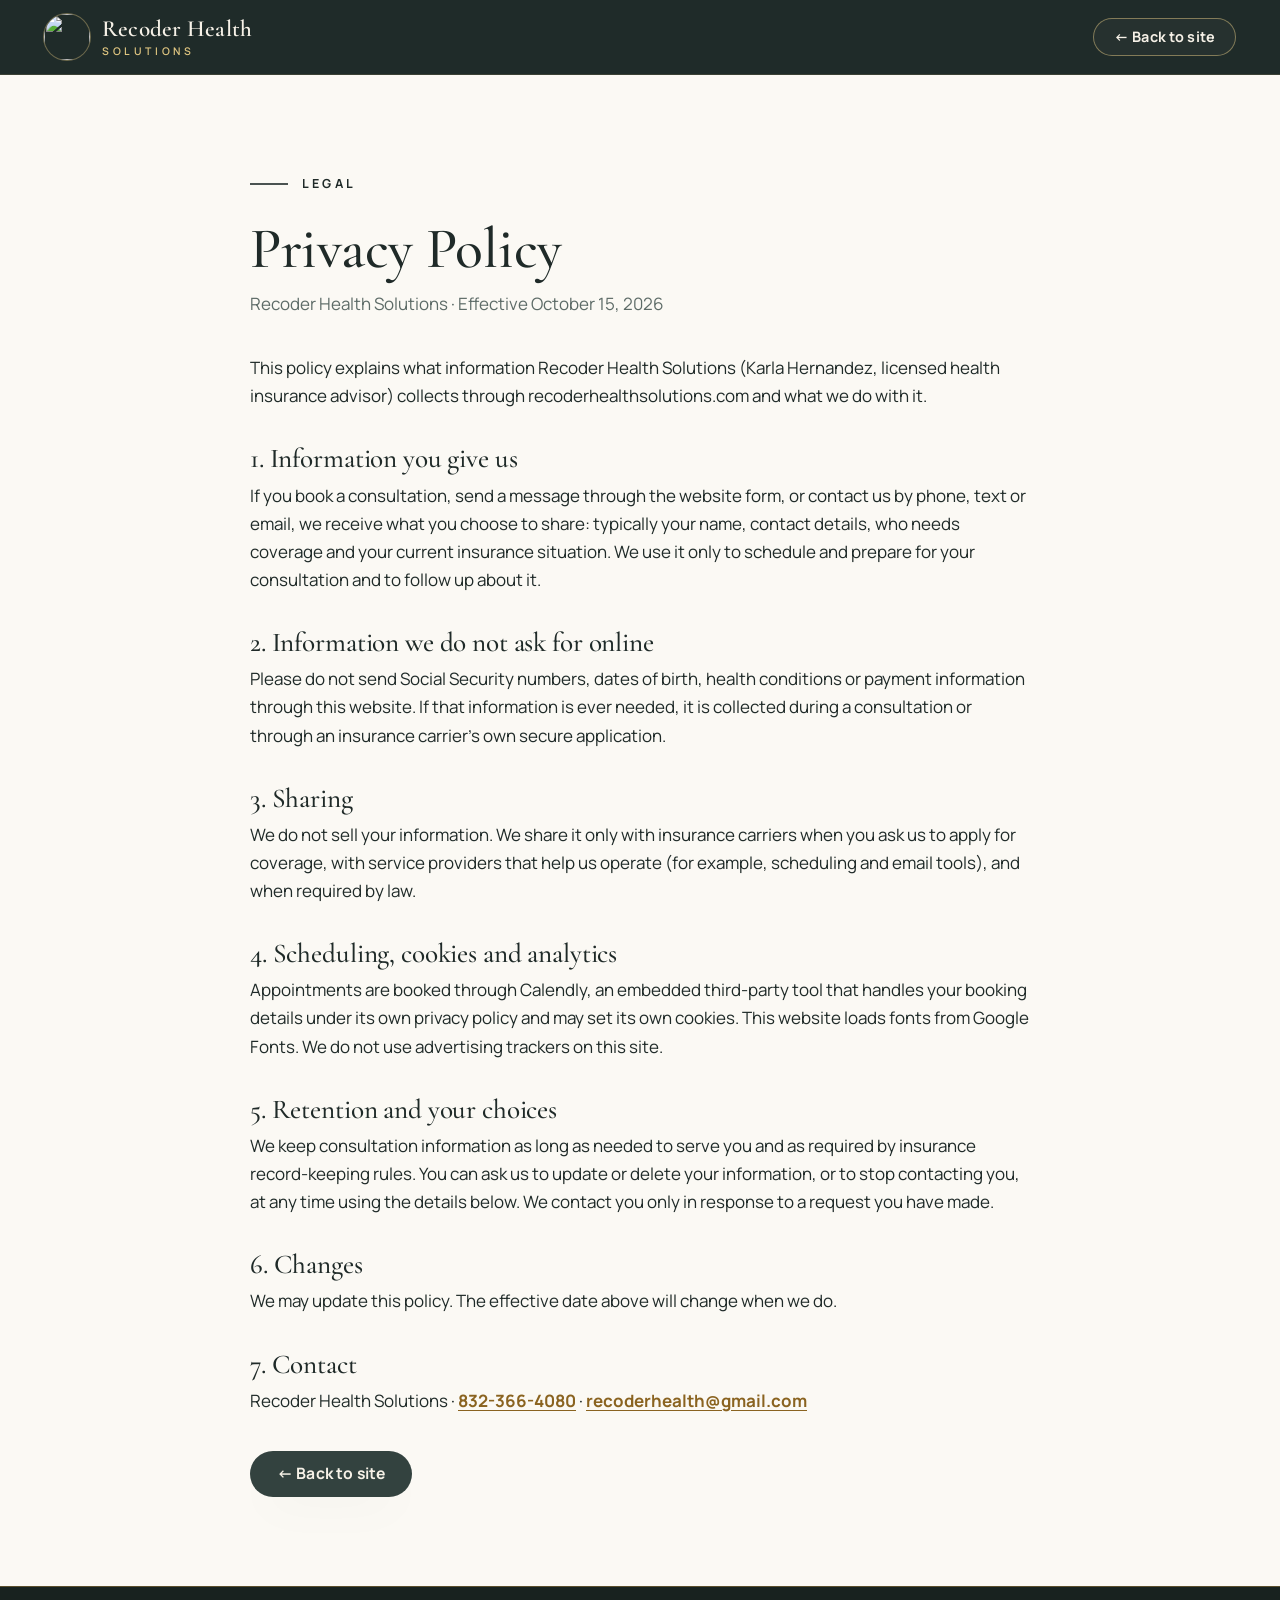
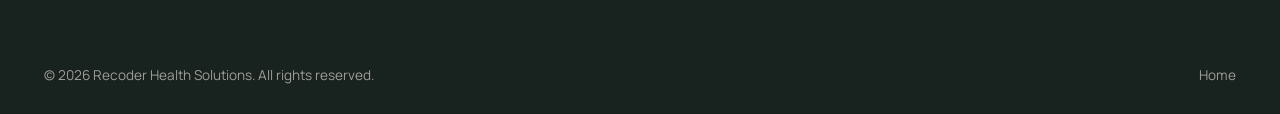
==== privacy.html @ b43af8a7 "Add Recoder Health Solutions site (pages, styles, script)" ====
<!doctype html>
<html lang="en">
<head>
  <meta charset="utf-8">
  <meta name="viewport" content="width=device-width, initial-scale=1">
  <title>Privacy Policy | Recoder Health Solutions</title>
  <meta name="description" content="How Recoder Health Solutions (Karla Hernandez, licensed health insurance advisor) handles the information you share through this website.">
  <meta name="theme-color" content="#33423f">
  <link rel="canonical" href="https://recoderhealthsolutions.com/privacy.html">
  <link rel="icon" href="assets/favicon.ico" sizes="any">
  <link rel="icon" type="image/png" sizes="32x32" href="assets/favicon-32.png">
  <link rel="apple-touch-icon" href="assets/apple-touch-icon.png">
  <link rel="preconnect" href="https://fonts.googleapis.com">
  <link rel="preconnect" href="https://fonts.gstatic.com" crossorigin>
  <link href="https://fonts.googleapis.com/css2?family=Cormorant+Garamond:ital,wght@0,400;0,500;0,600;0,700;1,400;1,500&family=Manrope:wght@400;500;600;700;800&display=swap" rel="stylesheet">
  <link rel="stylesheet" href="styles.css">
</head>
<body class="legal-page">
  <header class="site-header">
    <div class="wrap header-inner">
      <a class="brand" href="./" aria-label="Recoder Health Solutions, home">
        <img src="assets/logo-medallion-sm.png" alt="" width="46" height="46">
        <span class="brand-text">
          <span class="brand-name">Recoder Health</span>
          <span class="brand-sub">Solutions</span>
        </span>
      </a>
      <a class="btn btn-ghost btn-sm" href="index.html">← Back to site</a>
    </div>
  </header>

  <!--
    NOTE FOR KARLA: this policy is adapted from the structure of Chasin' Coverage's privacy policy and
    describes how this site is built. Please confirm every statement matches how you actually work
    (and have it reviewed if you wish) before relying on it.
  -->
  <main class="legal">
    <div class="wrap">
      <p class="eyebrow eyebrow-dark"><span class="eyebrow-line"></span>Legal</p>
      <h1>Privacy Policy</h1>
      <p class="meta">Recoder Health Solutions · Effective October 15, 2026</p>

      <p>This policy explains what information Recoder Health Solutions (Karla Hernandez, licensed health insurance advisor) collects through recoderhealthsolutions.com and what we do with it.</p>

      <h2>1. Information you give us</h2>
      <p>If you book a consultation, send a message through the website form, or contact us by phone, text or email, we receive what you choose to share: typically your name, contact details, who needs coverage and your current insurance situation. We use it only to schedule and prepare for your consultation and to follow up about it.</p>

      <h2>2. Information we do not ask for online</h2>
      <p>Please do not send Social Security numbers, dates of birth, health conditions or payment information through this website. If that information is ever needed, it is collected during a consultation or through an insurance carrier’s own secure application.</p>

      <h2>3. Sharing</h2>
      <p>We do not sell your information. We share it only with insurance carriers when you ask us to apply for coverage, with service providers that help us operate (for example, scheduling and email tools), and when required by law.</p>

      <h2>4. Scheduling, cookies and analytics</h2>
      <p>Appointments are booked through Calendly, an embedded third-party tool that handles your booking details under its own privacy policy and may set its own cookies. This website loads fonts from Google Fonts. We do not use advertising trackers on this site.</p>

      <h2>5. Retention and your choices</h2>
      <p>We keep consultation information as long as needed to serve you and as required by insurance record-keeping rules. You can ask us to update or delete your information, or to stop contacting you, at any time using the details below. We contact you only in response to a request you have made.</p>

      <h2>6. Changes</h2>
      <p>We may update this policy. The effective date above will change when we do.</p>

      <h2>7. Contact</h2>
      <p>Recoder Health Solutions · <a href="tel:+18323664080">832-366-4080</a> · <a href="mailto:recoderhealth@gmail.com">recoderhealth@gmail.com</a></p>

      <a class="btn btn-dark back" href="index.html">← Back to site</a>
    </div>
  </main>

  <footer class="site-footer">
    <div class="wrap">
      <div class="footer-bottom" style="border-top:0;padding-top:0">
        <span>© <span id="year">2026</span> Recoder Health Solutions. All rights reserved.</span>
        <a href="index.html">Home</a>
      </div>
    </div>
  </footer>
  <script>document.getElementById('year').textContent = new Date().getFullYear();</script>
</body>
</html>
---- styles.css ----
/* ==========================================================================
   Recoder Health Solutions · Karla Hernandez
   Palette is pulled from Karla's business card: deep sage-green + antique gold.
   ========================================================================== */

:root {
  --green-950: #18221f;
  --green-900: #1f2b29;
  --green-800: #27352f;
  --green: #33423f;            /* brand green (business card) */
  --green-600: #4a5f5a;
  --green-400: #7f948d;

  --gold: #c09441;             /* brand gold (logo ring) */
  --gold-light: #e0c681;       /* gold text on dark */
  --gold-soft: #efe0b4;
  --gold-deep: #8a6320;        /* gold text on light (passes contrast) */

  --cream: #f6f1e7;
  --ivory: #fbf9f4;
  --white: #ffffff;
  --ink: #1f2a28;
  --muted: #5d6b67;
  --muted-light: rgba(246, 241, 231, .74);

  --line: rgba(51, 66, 63, .14);
  --line-gold: rgba(192, 148, 65, .38);

  --serif: "Cormorant Garamond", "Iowan Old Style", Georgia, serif;
  --sans: "Manrope", system-ui, -apple-system, "Segoe UI", Roboto, sans-serif;

  --radius: 22px;
  --wrap: 1200px;
  --gutter: clamp(20px, 4.4vw, 44px);
  --section-y: clamp(76px, 10vw, 132px);

  --ease: cubic-bezier(.2, .7, .2, 1);
  --shadow-lg: 0 30px 70px -28px rgba(18, 28, 26, .45);
  --shadow-md: 0 18px 44px -22px rgba(18, 28, 26, .35);
}

/* ---------- Base ---------- */
*, *::before, *::after { box-sizing: border-box; }
html { scroll-behavior: smooth; scroll-padding-top: 88px; -webkit-text-size-adjust: 100%; }
body {
  margin: 0;
  font-family: var(--sans);
  font-size: 1.0625rem;
  line-height: 1.65;
  color: var(--ink);
  background: var(--cream);
  -webkit-font-smoothing: antialiased;
  text-rendering: optimizeLegibility;
}
img { max-width: 100%; display: block; }
a { color: inherit; text-decoration: none; }
h1, h2, h3, h4 { font-family: var(--serif); font-weight: 500; line-height: 1.08; margin: 0; letter-spacing: -.005em; }
p { margin: 0; }
ul, ol { margin: 0; padding: 0; list-style: none; }
button { font: inherit; color: inherit; cursor: pointer; }
:focus-visible { outline: 2px solid var(--gold); outline-offset: 3px; border-radius: 6px; }

.wrap { width: min(100% - var(--gutter) * 2, var(--wrap)); margin-inline: auto; }
.ico { width: 1.15em; height: 1.15em; flex: none; fill: none; stroke: currentColor; stroke-width: 1.7; stroke-linecap: round; stroke-linejoin: round; }

.skip-link {
  position: absolute; left: 12px; top: -60px; z-index: 200;
  background: var(--gold); color: var(--green-900); padding: 10px 16px; border-radius: 10px; font-weight: 700;
  transition: top .2s;
}
.skip-link:focus { top: 12px; }

em { font-style: italic; }

/* ---------- Announcement bar ---------- */
.announce { background: var(--green-950); color: var(--gold-soft); font-size: .875rem; text-align: center; border-bottom: 1px solid rgba(192, 148, 65, .25); }
.announce a { display: flex; gap: 10px; align-items: center; justify-content: center; padding: 9px var(--gutter); font-weight: 600; letter-spacing: .01em; }
.announce a:hover { color: #fff; }
.announce .ico { width: 1em; height: 1em; transition: transform .25s var(--ease); }
.announce a:hover .ico { transform: translateX(4px); }
.announce-dot { width: 7px; height: 7px; border-radius: 50%; background: var(--gold); box-shadow: 0 0 0 0 rgba(192, 148, 65, .7); animation: pulse 2.4s infinite; flex: none; }
@keyframes pulse { 70% { box-shadow: 0 0 0 9px rgba(192, 148, 65, 0); } 100% { box-shadow: 0 0 0 0 rgba(192, 148, 65, 0); } }

/* ---------- Header ---------- */
.site-header {
  position: sticky; top: 0; z-index: 100;
  background: rgba(36, 49, 46, .86);
  -webkit-backdrop-filter: saturate(140%) blur(14px); backdrop-filter: saturate(140%) blur(14px);
  border-bottom: 1px solid rgba(224, 198, 129, .14);
  transition: background .3s, box-shadow .3s;
}
.site-header.scrolled { background: rgba(28, 39, 37, .94); box-shadow: 0 10px 30px -18px rgba(0, 0, 0, .6); }
.header-inner { display: flex; align-items: center; justify-content: space-between; gap: 24px; min-height: 74px; }

.brand { display: inline-flex; align-items: center; gap: 12px; color: var(--cream); }
.brand img { width: 46px; height: 46px; border-radius: 50%; box-shadow: 0 0 0 1px rgba(224, 198, 129, .4); transition: transform .5s var(--ease); }
.brand:hover img { transform: rotate(-8deg) scale(1.05); }
.brand-text { display: flex; flex-direction: column; line-height: 1; }
.brand-name { font-family: var(--serif); font-size: 1.45rem; font-weight: 600; letter-spacing: .01em; }
.brand-sub { font-size: .66rem; letter-spacing: .34em; text-transform: uppercase; color: var(--gold-light); margin-top: 5px; font-weight: 600; }

.nav { display: flex; align-items: center; gap: clamp(16px, 2.4vw, 34px); }
.nav a:not(.btn) { position: relative; color: var(--muted-light); font-weight: 600; font-size: .94rem; padding: 6px 0; transition: color .2s; }
.nav a:not(.btn)::after { content: ""; position: absolute; left: 0; right: 0; bottom: 0; height: 1.5px; background: var(--gold); transform: scaleX(0); transform-origin: left; transition: transform .3s var(--ease); }
.nav a:not(.btn):hover, .nav a.is-current { color: #fff; }
.nav a:not(.btn):hover::after, .nav a.is-current::after { transform: scaleX(1); }

.nav-toggle { display: none; background: none; border: 1px solid rgba(224, 198, 129, .35); color: var(--cream); width: 46px; height: 46px; border-radius: 12px; align-items: center; justify-content: center; }
.nav-toggle .ico { width: 22px; height: 22px; }
.nav-toggle .ico-close { display: none; }
.nav-open .nav-toggle .ico-menu { display: none; }
.nav-open .nav-toggle .ico-close { display: block; }

/* ---------- Buttons ---------- */
.btn {
  display: inline-flex; align-items: center; justify-content: center; gap: 10px;
  padding: 14px 26px; border-radius: 999px; border: 1.5px solid transparent;
  font-weight: 700; font-size: .98rem; line-height: 1; letter-spacing: .01em; white-space: nowrap;
  transition: transform .25s var(--ease), box-shadow .25s, background .25s, color .25s, border-color .25s;
}
.btn .ico { width: 1.2em; height: 1.2em; }
.btn:hover { transform: translateY(-2px); }
.btn-sm { padding: 11px 20px; font-size: .9rem; }
.btn-lg { padding: 18px 32px; font-size: 1.02rem; }
.btn-block { width: 100%; }

.btn-gold { background: linear-gradient(135deg, #e6cd8e 0%, #c09441 52%, #a67a2e 100%); color: var(--green-900); box-shadow: 0 10px 28px -10px rgba(192, 148, 65, .8), inset 0 1px 0 rgba(255, 255, 255, .45); }
.btn-gold:hover { box-shadow: 0 16px 34px -10px rgba(192, 148, 65, .95), inset 0 1px 0 rgba(255, 255, 255, .55); filter: brightness(1.05); }
.btn-ghost { border-color: rgba(224, 198, 129, .5); color: var(--cream); background: rgba(255, 255, 255, .03); }
.btn-ghost:hover { background: rgba(224, 198, 129, .12); border-color: var(--gold-light); }
.btn-dark { background: var(--green); color: var(--cream); box-shadow: var(--shadow-md); }
.btn-dark:hover { background: var(--green-900); }
.btn-dark .ico { color: var(--gold-light); }

/* ---------- Typographic helpers ---------- */
.eyebrow { display: inline-flex; align-items: center; gap: 14px; font-size: .78rem; font-weight: 700; letter-spacing: .26em; text-transform: uppercase; color: var(--gold-light); }
.eyebrow-line { width: 38px; height: 1.5px; background: currentColor; opacity: .8; }
.eyebrow-dark { color: var(--gold-deep); }

h2 { font-size: clamp(2.3rem, 4.6vw, 3.9rem); }
h2 em, h1 em { color: var(--gold); }
.section-dark h2 em, .hero h1 em { color: var(--gold-light); }
.section-lede { font-size: 1.125rem; color: var(--muted); max-width: 40rem; }
.section-dark .section-lede { color: var(--muted-light); }

/* ---------- Hero ---------- */
.hero {
  position: relative; isolation: isolate; overflow: hidden; color: var(--cream);
  padding: clamp(40px, 6vw, 84px) 0 clamp(70px, 9vw, 120px);
  background:
    radial-gradient(900px 620px at 86% 12%, rgba(192, 148, 65, .24), transparent 62%),
    radial-gradient(760px 520px at -4% 100%, rgba(96, 128, 118, .34), transparent 66%),
    linear-gradient(165deg, #25322f 0%, #33423f 55%, #2a3936 100%);
}
.hero::before { /* film grain */
  content: ""; position: absolute; inset: 0; z-index: -1; opacity: .07; mix-blend-mode: overlay; pointer-events: none;
  background-image: url("data:image/svg+xml;utf8,<svg xmlns='http://www.w3.org/2000/svg' width='220' height='220'><filter id='n'><feTurbulence type='fractalNoise' baseFrequency='.85' numOctaves='2' stitchTiles='stitch'/><feColorMatrix values='0 0 0 0 1  0 0 0 0 1  0 0 0 0 1  0 0 0 .9 0'/></filter><rect width='100%' height='100%' filter='url(%23n)'/></svg>");
}
.hero-bull { position: absolute; z-index: -1; right: -90px; bottom: -70px; width: min(560px, 62vw); opacity: .07; pointer-events: none; filter: saturate(.8); }
.hero-grid { display: grid; grid-template-columns: 1.08fr .92fr; gap: clamp(32px, 5vw, 80px); align-items: center; }

.hero h1 { font-size: clamp(2.9rem, 6.3vw, 5.6rem); line-height: 1; font-weight: 500; margin: 22px 0 26px; letter-spacing: -.012em; }
.lede { font-size: clamp(1.05rem, 1.5vw, 1.22rem); color: var(--muted-light); max-width: 35rem; }
.hero-actions { display: flex; flex-wrap: wrap; gap: 14px; margin-top: 38px; }

.trust { display: grid; grid-template-columns: repeat(3, auto); justify-content: start; gap: 18px 28px; margin-top: 46px; padding-top: 28px; border-top: 1px solid rgba(224, 198, 129, .22); }
.trust li { display: flex; align-items: center; gap: 12px; font-size: .9rem; font-weight: 700; line-height: 1.3; }
.trust .ico { width: 38px; height: 38px; padding: 9px; border-radius: 50%; border: 1px solid var(--line-gold); color: var(--gold-light); background: rgba(192, 148, 65, .1); }
.trust small { display: block; font-weight: 500; font-size: .8rem; color: var(--muted-light); }

/* hero portrait */
.hero-visual { position: relative; display: grid; place-items: center; padding: 28px 28px 40px 18px; }
.arch {
  position: relative; margin: 0; width: min(100%, 440px); aspect-ratio: 4 / 5;
  border-radius: 50% 50% 26px 26px / 40% 40% 26px 26px;
  box-shadow: var(--shadow-lg), 0 0 0 1px rgba(224, 198, 129, .25);
  transition: transform .3s var(--ease);
}
.arch::before { /* offset gold outline */
  content: ""; position: absolute; inset: 0; transform: translate(20px, 20px); z-index: -1;
  border: 1.5px solid var(--gold); border-radius: inherit; opacity: .85;
}
.arch img { width: 100%; height: 100%; object-fit: cover; object-position: 50% 12%; border-radius: inherit; }

.orbit { position: absolute; border-radius: 50%; pointer-events: none; z-index: -1; }
.orbit-a { width: 118%; aspect-ratio: 1; border: 1px dashed rgba(224, 198, 129, .3); animation: spin 90s linear infinite; }
.orbit-b { width: 88%; aspect-ratio: 1; border: 1px solid rgba(224, 198, 129, .14); animation: spin 140s linear infinite reverse; }
@keyframes spin { to { transform: rotate(360deg); } }

.glass {
  position: absolute; display: flex; align-items: center; gap: 12px;
  background: rgba(31, 43, 41, .55); border: 1px solid rgba(224, 198, 129, .35);
  -webkit-backdrop-filter: blur(16px) saturate(140%); backdrop-filter: blur(16px) saturate(140%);
  box-shadow: 0 18px 40px -18px rgba(0, 0, 0, .6);
  transition: transform .3s var(--ease);
}
.glass-name { left: -2px; bottom: 6px; padding: 12px 20px 12px 12px; border-radius: 18px; animation: float 7s ease-in-out infinite; }
.glass-name img { width: 44px; height: 44px; border-radius: 12px; }
.glass-name strong { display: block; font-family: var(--serif); font-size: 1.28rem; font-weight: 600; line-height: 1.05; }
.glass-name span { font-size: .72rem; letter-spacing: .14em; text-transform: uppercase; color: var(--gold-light); font-weight: 700; }
.glass-chip { right: 0; top: 52px; padding: 11px 18px; border-radius: 999px; font-size: .82rem; font-weight: 700; animation: float 8s ease-in-out -3s infinite; }
.glass-chip .ico { width: 1.3em; height: 1.3em; padding: 3px; border-radius: 50%; background: var(--gold); color: var(--green-900); stroke-width: 2.6; }
@keyframes float { 50% { margin-top: -9px; } }

/* load-in animation */
.rise { opacity: 0; transform: translateY(26px); animation: rise .9s var(--ease) forwards; animation-delay: var(--d, 0s); }
@keyframes rise { to { opacity: 1; transform: none; } }

/* ---------- Marquee ---------- */
.marquee { background: var(--green-950); border-block: 1px solid rgba(192, 148, 65, .35); overflow: hidden; padding: 17px 0; }
.marquee-track { display: flex; align-items: center; gap: 38px; width: max-content; animation: marquee 48s linear infinite; padding-right: 38px; }
.marquee:hover .marquee-track { animation-play-state: paused; }
.marquee span { font-family: var(--serif); font-style: italic; font-size: 1.45rem; color: var(--gold-light); white-space: nowrap; }
.marquee i { width: 8px; height: 8px; background: var(--gold); transform: rotate(45deg); flex: none; }
@keyframes marquee { to { transform: translateX(-50%); } }

/* ---------- Sections ---------- */
.section { padding: var(--section-y) 0; position: relative; }
.section-cream { background: var(--cream); }
.section-ivory { background: var(--ivory); }
.section-dark { background: linear-gradient(170deg, #2a3936 0%, var(--green) 50%, #2b3a37 100%); color: var(--cream); overflow: hidden; }
.section-head { margin-bottom: clamp(40px, 5vw, 64px); display: grid; gap: 18px; }
.section-head h2 { max-width: 15ch; }
.section-head.center { text-align: center; justify-items: center; }
.section-head.center h2 { max-width: 26ch; }

/* scroll reveal (only when JS is on, so no-JS still shows everything) */
.js .reveal { opacity: 0; transform: translateY(30px); transition: opacity .9s var(--ease), transform .9s var(--ease); transition-delay: var(--rd, 0s); }
.js .reveal.in { opacity: 1; transform: none; }

/* ---------- Service cards ---------- */
.cards { display: grid; grid-template-columns: repeat(3, 1fr); gap: 22px; }
.card {
  position: relative; display: flex; flex-direction: column; gap: 14px; overflow: hidden;
  padding: 34px 30px 36px; border-radius: var(--radius);
  background: var(--white); border: 1px solid var(--line);
  box-shadow: 0 1px 0 rgba(255, 255, 255, .8) inset, 0 12px 30px -24px rgba(31, 43, 41, .45);
  transition: transform .45s var(--ease), box-shadow .45s var(--ease), border-color .45s;
}
.card::before { content: ""; position: absolute; left: 0; right: 0; top: 0; height: 3px; background: linear-gradient(90deg, var(--gold), var(--gold-light)); transform: scaleX(0); transform-origin: left; transition: transform .5s var(--ease); }
.card:hover { transform: translateY(-8px); box-shadow: var(--shadow-lg); border-color: var(--line-gold); }
.card:hover::before { transform: scaleX(1); }
.card-num { position: absolute; top: 24px; right: 28px; font-family: var(--serif); font-style: italic; font-size: 1.5rem; color: var(--gold); opacity: .75; }
.card-icon { display: grid; place-items: center; width: 58px; height: 58px; border-radius: 18px; background: var(--green); color: var(--gold-light); box-shadow: 0 10px 22px -12px rgba(31, 43, 41, .8); transition: transform .45s var(--ease); }
.card-icon .ico { width: 27px; height: 27px; stroke-width: 1.5; }
.card:hover .card-icon { transform: rotate(-6deg) scale(1.06); }
.card h3 { font-size: 1.75rem; margin-top: 8px; }
.card p { color: var(--muted); font-size: 1rem; }

.card-cta { background: linear-gradient(160deg, #3b4d49, var(--green-900)); color: var(--cream); border-color: transparent; justify-content: center; align-items: flex-start; gap: 18px; }
.card-cta p { color: var(--muted-light); }
.card-cta h3 { margin-top: 0; font-size: 2rem; color: var(--gold-light); }
.card-cta-bull { position: absolute; right: -40px; bottom: -34px; width: 190px; opacity: .12; pointer-events: none; }
.card-cta .btn { background: linear-gradient(135deg, #e6cd8e, #c09441); color: var(--green-900); box-shadow: 0 10px 24px -10px rgba(192, 148, 65, .8); }
.card-cta .btn .ico { color: var(--green-900); }

/* ---------- About ---------- */
.about { background: linear-gradient(160deg, #26332f 0%, #33423f 60%, #2b3a37 100%); }
.about::before { content: ""; position: absolute; inset: 0; background: radial-gradient(700px 500px at 8% 40%, rgba(192, 148, 65, .16), transparent 65%); pointer-events: none; }
.about-grid { position: relative; display: grid; grid-template-columns: .86fr 1.14fr; gap: clamp(40px, 7vw, 100px); align-items: center; }
.oval-wrap { position: relative; width: min(100%, 440px); margin-inline: auto; padding: 22px 22px 46px; }
.oval { margin: 0; aspect-ratio: 4 / 5; border-radius: 50%; overflow: hidden; box-shadow: var(--shadow-lg); border: 6px solid rgba(251, 249, 244, .94); }
.oval img { width: 100%; height: 100%; object-fit: cover; object-position: 50% 14%; }
.oval-ring { position: absolute; inset: 0; border-radius: 50%; border: 1.5px solid var(--gold); transform: translate(10px, 8px) rotate(-6deg); opacity: .85; }
.badge-card {
  position: absolute; left: 50%; bottom: 0; transform: translateX(-50%); width: max-content; max-width: calc(100% + 30px);
  display: flex; align-items: center; gap: 14px; padding: 12px 22px 12px 12px; border-radius: 18px;
  background: rgba(24, 34, 31, .82); border: 1px solid rgba(224, 198, 129, .4);
  -webkit-backdrop-filter: blur(14px); backdrop-filter: blur(14px); box-shadow: var(--shadow-md);
}
.badge-card img { width: 52px; height: 52px; border-radius: 50%; }
.badge-card strong { display: block; font-size: .88rem; line-height: 1.25; }
.badge-card span { font-size: .78rem; color: var(--gold-light); font-weight: 600; letter-spacing: .04em; }

.about-copy { display: grid; gap: 22px; }
.about-copy h2 { margin-top: 18px; max-width: 14ch; }
.about-copy > p { color: var(--muted-light); font-size: 1.1rem; max-width: 38rem; }
.mini-title { font-family: var(--sans); font-size: .78rem; font-weight: 700; letter-spacing: .22em; text-transform: uppercase; color: var(--gold-light); margin-bottom: 14px; }
.chips { display: flex; flex-wrap: wrap; gap: 10px; }
.chips li { padding: 9px 18px; border-radius: 999px; border: 1px solid var(--line-gold); background: rgba(192, 148, 65, .09); font-size: .9rem; font-weight: 600; color: var(--gold-soft); transition: background .25s, transform .25s var(--ease); }
.chips li:hover { background: rgba(192, 148, 65, .2); transform: translateY(-2px); }
.values { display: grid; gap: 16px; margin-top: 6px; }
.values li { display: flex; gap: 16px; align-items: flex-start; }
.values .ico { width: 30px; height: 30px; padding: 6px; border-radius: 50%; background: var(--gold); color: var(--green-900); stroke-width: 2.8; margin-top: 2px; }
.values strong { display: block; font-family: var(--serif); font-size: 1.4rem; font-weight: 600; line-height: 1.2; }
.values span { color: var(--muted-light); font-size: .98rem; }
.about-actions { display: flex; flex-wrap: wrap; gap: 14px; margin-top: 8px; }

/* ---------- Process ---------- */
.steps { display: grid; grid-template-columns: repeat(3, 1fr); gap: 28px; position: relative; counter-reset: step; }
.steps::before { content: ""; position: absolute; top: 34px; left: 12%; right: 12%; height: 0; border-top: 1.5px dashed var(--line-gold); }
.step { position: relative; text-align: center; padding: 0 10px; }
.step-num { position: relative; display: inline-grid; place-items: center; width: 70px; height: 70px; border-radius: 50%; background: var(--green); color: var(--gold-light); font-family: var(--serif); font-style: italic; font-size: 2.1rem; font-weight: 500; box-shadow: 0 0 0 8px var(--ivory), 0 0 0 9px var(--line-gold), var(--shadow-md); margin-bottom: 24px; }
.step h3 { font-size: 1.9rem; margin-bottom: 10px; }
.step p { color: var(--muted); max-width: 22rem; margin-inline: auto; }

.windows { margin-top: clamp(56px, 7vw, 90px); padding: clamp(28px, 4.4vw, 56px); border-radius: 30px; color: var(--cream); position: relative; overflow: hidden;
  background: radial-gradient(600px 300px at 100% 0%, rgba(192, 148, 65, .22), transparent 70%), linear-gradient(160deg, #3a4b47, var(--green-900)); box-shadow: var(--shadow-lg); }
.windows-head { display: grid; gap: 14px; margin-bottom: 34px; }
.windows-head h3 { font-size: clamp(1.8rem, 3.2vw, 2.7rem); max-width: 26ch; }
.windows-grid { display: grid; grid-template-columns: repeat(4, 1fr); gap: 18px; }
.window { padding: 22px 22px 24px; border-radius: 18px; background: rgba(255, 255, 255, .05); border: 1px solid rgba(224, 198, 129, .22); transition: background .3s, transform .35s var(--ease), border-color .3s; }
.window:hover { background: rgba(255, 255, 255, .09); transform: translateY(-4px); border-color: rgba(224, 198, 129, .5); }
.window-tag { display: inline-block; font-size: .7rem; font-weight: 800; letter-spacing: .2em; text-transform: uppercase; color: var(--green-900); background: var(--gold-light); padding: 5px 12px; border-radius: 999px; margin-bottom: 14px; }
.window strong { display: block; font-family: var(--serif); font-size: 1.7rem; font-weight: 600; line-height: 1.1; color: #fff; margin-bottom: 10px; }
.window p { font-size: .93rem; color: var(--muted-light); line-height: 1.55; }

/* ---------- FAQ ---------- */
.faq-grid { display: grid; grid-template-columns: .8fr 1.2fr; gap: clamp(36px, 6vw, 90px); align-items: start; }
.faq-head { display: grid; gap: 20px; position: sticky; top: 110px; }
.faq-head h2 { max-width: 12ch; }
.faq-head .btn { justify-self: start; margin-top: 8px; }
.faq-list { display: grid; gap: 12px; }
.faq-list details { background: var(--white); border: 1px solid var(--line); border-radius: 18px; transition: border-color .3s, box-shadow .3s; }
.faq-list details[open] { border-color: var(--line-gold); box-shadow: var(--shadow-md); }
.faq-list summary { display: flex; align-items: center; justify-content: space-between; gap: 18px; padding: 22px 26px; cursor: pointer; list-style: none; font-family: var(--serif); font-size: 1.4rem; font-weight: 600; line-height: 1.2; }
.faq-list summary::-webkit-details-marker { display: none; }
.faq-list summary .ico { width: 34px; height: 34px; padding: 8px; border-radius: 50%; background: var(--cream); color: var(--gold-deep); transition: transform .4s var(--ease), background .3s, color .3s; }
.faq-list details[open] summary .ico { transform: rotate(135deg); background: var(--green); color: var(--gold-light); }
.faq-list details p { padding: 0 26px 24px; color: var(--muted); max-width: 46rem; animation: fadeDown .45s var(--ease); }
@keyframes fadeDown { from { opacity: 0; transform: translateY(-8px); } }

/* ---------- Contact ---------- */
.contact { background: linear-gradient(160deg, #1e2926 0%, #2b3a37 55%, #1f2b29 100%); }
.contact::before { content: ""; position: absolute; inset: 0; background: radial-gradient(800px 520px at 100% 0%, rgba(192, 148, 65, .2), transparent 62%); pointer-events: none; }
.contact-bull { position: absolute; left: -80px; bottom: -60px; width: 480px; opacity: .05; pointer-events: none; }
.contact-grid { position: relative; display: grid; grid-template-columns: .9fr 1.1fr; gap: clamp(36px, 6vw, 90px); align-items: start; }
.contact-copy { display: grid; gap: 22px; }
.contact-copy h2 { margin-top: 18px; max-width: 13ch; }
.contact-list { display: grid; gap: 14px; margin-top: 14px; }
.contact-list a { display: flex; align-items: center; gap: 18px; padding: 16px 20px; border-radius: 18px; border: 1px solid rgba(224, 198, 129, .22); background: rgba(255, 255, 255, .04); transition: background .3s, transform .35s var(--ease), border-color .3s; }
.contact-list a:hover { background: rgba(224, 198, 129, .1); border-color: rgba(224, 198, 129, .55); transform: translateX(6px); }
.ci { display: grid; place-items: center; width: 50px; height: 50px; border-radius: 50%; background: linear-gradient(135deg, #e6cd8e, #c09441); color: var(--green-900); flex: none; }
.ci .ico { width: 22px; height: 22px; }
.contact-list small { display: block; font-size: .72rem; font-weight: 700; letter-spacing: .18em; text-transform: uppercase; color: var(--gold-light); }
.contact-list strong { font-size: 1.12rem; font-weight: 700; word-break: break-word; }

.panel { background: var(--white); color: var(--ink); border-radius: 28px; padding: clamp(14px, 2.2vw, 24px); box-shadow: 0 40px 80px -30px rgba(0, 0, 0, .7), 0 0 0 1px rgba(224, 198, 129, .3); }
.tabs { display: grid; grid-template-columns: 1fr 1fr; gap: 6px; padding: 6px; border-radius: 999px; background: var(--cream); margin-bottom: 14px; }
.tab { display: flex; align-items: center; justify-content: center; gap: 9px; padding: 13px 14px; border: 0; background: transparent; border-radius: 999px; font-weight: 700; font-size: .95rem; color: var(--muted); transition: background .3s, color .3s, box-shadow .3s; }
.tab:hover { color: var(--green); }
.tab.is-active { background: var(--green); color: var(--cream); box-shadow: 0 10px 20px -10px rgba(31, 43, 41, .8); }
.tab.is-active .ico { color: var(--gold-light); }
.tab-panel { animation: fadeDown .45s var(--ease); }
.tab-panel[hidden] { display: none; }
.calendly-inline-widget { min-width: 280px; height: 700px; border-radius: 18px; overflow: hidden; background: var(--cream) url("assets/logo-medallion-sm.png") center / 72px no-repeat; }
.calendly-inline-widget iframe { background: var(--white); }
.panel-note { text-align: center; font-size: .88rem; color: var(--muted); padding: 14px 0 4px; }
.panel-note a { color: var(--gold-deep); font-weight: 700; text-decoration: underline; text-underline-offset: 3px; display: inline-flex; align-items: center; gap: 5px; }

.form { display: grid; gap: 16px; padding: 14px 10px 8px; }
.field-row { display: grid; grid-template-columns: 1fr 1fr; gap: 16px; }
.field { display: grid; gap: 7px; }
.field span { font-size: .82rem; font-weight: 700; letter-spacing: .04em; color: var(--green); }
.field b { color: var(--gold-deep); }
.field input, .field select, .field textarea {
  width: 100%; font: inherit; font-size: 1rem; color: var(--ink); background: var(--ivory);
  border: 1.5px solid var(--line); border-radius: 14px; padding: 14px 16px; transition: border-color .2s, box-shadow .2s, background .2s;
}
.field textarea { resize: vertical; min-height: 112px; }
.field select { appearance: none; background-image: url("data:image/svg+xml;utf8,<svg xmlns='http://www.w3.org/2000/svg' width='14' height='9' viewBox='0 0 14 9' fill='none' stroke='%23333' stroke-width='1.8' stroke-linecap='round' stroke-linejoin='round'><path d='M1 1.5l6 6 6-6'/></svg>"); background-repeat: no-repeat; background-position: right 16px center; padding-right: 44px; }
.field input:focus, .field select:focus, .field textarea:focus { outline: none; border-color: var(--gold); background: #fff; box-shadow: 0 0 0 4px rgba(192, 148, 65, .2); }
.field.invalid input { border-color: #b3372b; box-shadow: 0 0 0 4px rgba(179, 55, 43, .12); }
.hp { position: absolute; left: -9999px; width: 1px; height: 1px; overflow: hidden; }
.form-status { min-height: 1.4em; text-align: center; font-weight: 600; font-size: .95rem; color: var(--green); }
.form-status.error { color: #b3372b; }
.form-fine { font-size: .78rem; color: var(--muted); text-align: center; line-height: 1.5; }

/* ---------- Footer ---------- */
.site-footer { background: var(--green-950); color: var(--cream); padding: clamp(52px, 6vw, 80px) 0 28px; border-top: 1px solid rgba(192, 148, 65, .4); }
.footer-top { display: grid; grid-template-columns: 1.4fr .7fr 1fr; gap: 40px; padding-bottom: 40px; border-bottom: 1px solid rgba(224, 198, 129, .16); }
.footer-brand p { margin-top: 20px; color: var(--muted-light); font-size: .95rem; line-height: 1.7; }
.site-footer h4 { font-family: var(--sans); font-size: .74rem; letter-spacing: .24em; text-transform: uppercase; color: var(--gold-light); font-weight: 700; margin-bottom: 16px; }
.footer-nav, .footer-contact { display: flex; flex-direction: column; align-items: flex-start; gap: 10px; }
.footer-nav a, .footer-contact a { color: var(--muted-light); font-weight: 500; transition: color .2s, transform .2s; }
.footer-nav a:hover, .footer-contact a:hover { color: var(--gold-light); transform: translateX(3px); }
.disclosures { padding: 28px 0; display: grid; gap: 12px; }
.disclosures p { font-size: .76rem; line-height: 1.65; color: rgba(246, 241, 231, .55); max-width: 78rem; }
.footer-bottom { display: flex; flex-wrap: wrap; justify-content: space-between; gap: 12px; padding-top: 22px; border-top: 1px solid rgba(224, 198, 129, .16); font-size: .85rem; color: rgba(246, 241, 231, .6); }
.footer-bottom a:hover { color: var(--gold-light); }
.legal-link { text-decoration: underline; text-underline-offset: 3px; }

/* ---------- Privacy page ---------- */
.legal-page .site-header { background: var(--green-900); }
.legal { background: var(--ivory); padding: clamp(48px, 7vw, 96px) 0; }
.legal .wrap { max-width: 780px; }
.legal h1 { font-size: clamp(2.4rem, 5vw, 3.6rem); margin: 14px 0 10px; }
.legal .meta { color: var(--muted); margin-bottom: 36px; }
.legal h2 { font-size: 1.7rem; margin: 34px 0 8px; }
.legal p { color: var(--ink); margin-bottom: 10px; }
.legal a:not(.btn) { color: var(--gold-deep); font-weight: 700; text-decoration: underline; text-underline-offset: 3px; }
.legal .back { display: inline-flex; align-items: center; gap: 8px; margin-top: 26px; }

/* ---------- Mobile quick bar ---------- */
.mobile-bar { display: none; }

/* ======================================================================
   Responsive
   ====================================================================== */
@media (max-width: 1080px) {
  .windows-grid { grid-template-columns: repeat(2, 1fr); }
  .cards { grid-template-columns: repeat(2, 1fr); }
}

@media (max-width: 960px) {
  .nav-toggle { display: inline-flex; }
  .nav {
    position: absolute; left: 0; right: 0; top: 100%; flex-direction: column; align-items: stretch; gap: 0;
    padding: 10px var(--gutter) 24px; background: rgba(24, 34, 31, .98);
    border-bottom: 1px solid rgba(224, 198, 129, .25); box-shadow: 0 30px 40px -20px rgba(0, 0, 0, .6);
    opacity: 0; visibility: hidden; transform: translateY(-10px); transition: opacity .25s, transform .25s var(--ease), visibility .25s;
  }
  .nav-open .nav { opacity: 1; visibility: visible; transform: none; }
  .nav a:not(.btn) { padding: 16px 4px; font-size: 1.05rem; border-bottom: 1px solid rgba(224, 198, 129, .12); }
  .nav a:not(.btn)::after { display: none; }
  .nav-cta { margin-top: 18px; padding: 16px; }

  .hero-grid { grid-template-columns: 1fr; }
  .hero-visual { order: -1; max-width: 420px; margin-inline: auto; width: 100%; padding-top: 10px; }
  .hero-copy { text-align: left; }
  .about-grid, .contact-grid, .faq-grid { grid-template-columns: 1fr; }
  .faq-head { position: static; }
  .steps { grid-template-columns: 1fr; gap: 44px; }
  .steps::before { display: none; }
  .footer-top { grid-template-columns: 1fr 1fr; }
  .footer-brand { grid-column: 1 / -1; }
}

@media (max-width: 680px) {
  body { font-size: 1rem; padding-bottom: 76px; }
  .cards { grid-template-columns: 1fr; }
  .windows-grid { grid-template-columns: 1fr; }
  .field-row { grid-template-columns: 1fr; }
  .hero h1 { font-size: clamp(2.6rem, 11.5vw, 3.4rem); }
  .hero-actions .btn { width: 100%; }
  .trust { grid-template-columns: 1fr; gap: 14px; }
  .brand-name { font-size: 1.28rem; }
  .brand img { width: 42px; height: 42px; }
  .glass-name { left: 0; }
  .glass-chip { top: 30px; right: -4px; font-size: .76rem; }
  .arch::before { transform: translate(12px, 14px); }
  .hero-visual { padding: 14px 18px 36px 8px; }
  .calendly-inline-widget { height: 760px; }
  .tab { padding: 13px 8px; font-size: .9rem; white-space: nowrap; }
  .tab .ico { display: none; }
  .announce { font-size: .8rem; }
  .announce a { text-align: left; justify-content: flex-start; }
  .footer-top { grid-template-columns: 1fr; }
  .footer-bottom { flex-direction: column; }

  .mobile-bar {
    display: grid; grid-template-columns: .8fr 1.2fr; gap: 10px; position: fixed; z-index: 90; left: 0; right: 0; bottom: 0;
    padding: 10px var(--gutter) calc(10px + env(safe-area-inset-bottom));
    background: rgba(24, 34, 31, .94); -webkit-backdrop-filter: blur(14px); backdrop-filter: blur(14px);
    border-top: 1px solid rgba(224, 198, 129, .3);
  }
  .mobile-bar .btn { padding: 14px 12px; }
}

/* ---------- Motion preferences ---------- */
@media (prefers-reduced-motion: reduce) {
  html { scroll-behavior: auto; }
  *, *::before, *::after { animation-duration: .001ms !important; animation-iteration-count: 1 !important; transition-duration: .001ms !important; }
  .rise, .js .reveal { opacity: 1; transform: none; }
}
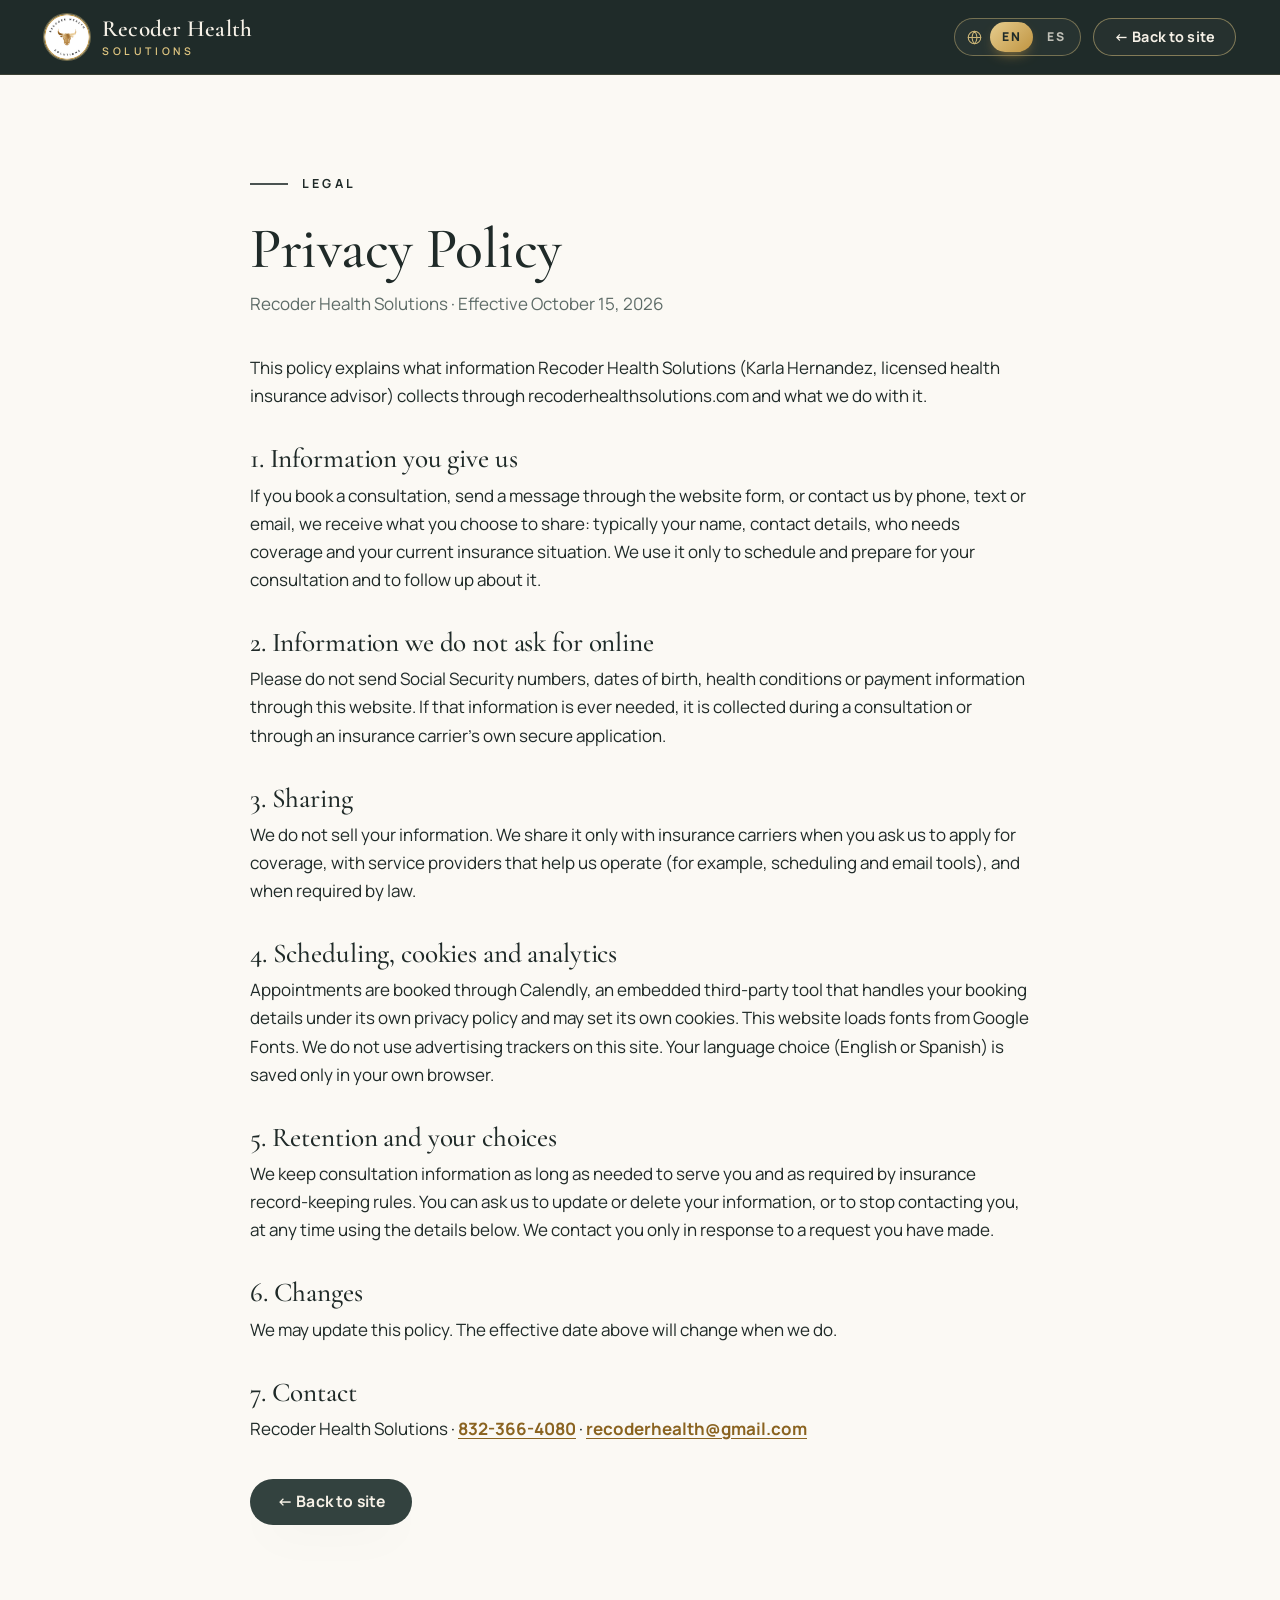
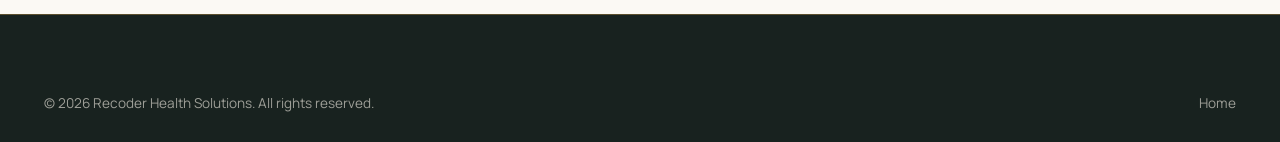
==== commit d330b741: "Add English/Español toggle and bilingual mentions Karla is bilingual: hero badge, About paragraph, F" ====
--- a/privacy.html
+++ b/privacy.html
@@ -3,8 +3,10 @@
 <head>
   <meta charset="utf-8">
   <meta name="viewport" content="width=device-width, initial-scale=1">
-  <title>Privacy Policy | Recoder Health Solutions</title>
-  <meta name="description" content="How Recoder Health Solutions (Karla Hernandez, licensed health insurance advisor) handles the information you share through this website.">
+  <title data-es="Política de Privacidad | Recoder Health Solutions">Privacy Policy | Recoder Health Solutions</title>
+  <meta name="description"
+        content="How Recoder Health Solutions (Karla Hernandez, licensed health insurance advisor) handles the information you share through this website."
+        data-es-content="Cómo maneja Recoder Health Solutions (Karla Hernandez, asesora de seguros de salud con licencia) la información que usted comparte a través de este sitio web.">
   <meta name="theme-color" content="#33423f">
   <link rel="canonical" href="https://recoderhealthsolutions.com/privacy.html">
   <link rel="icon" href="assets/favicon.ico" sizes="any">
@@ -14,67 +16,84 @@
   <link rel="preconnect" href="https://fonts.gstatic.com" crossorigin>
   <link href="https://fonts.googleapis.com/css2?family=Cormorant+Garamond:ital,wght@0,400;0,500;0,600;0,700;1,400;1,500&family=Manrope:wght@400;500;600;700;800&display=swap" rel="stylesheet">
   <link rel="stylesheet" href="styles.css">
+  <script>document.documentElement.classList.add('js');</script>
 </head>
 <body class="legal-page">
+  <!-- Icon sprite (only what this page uses) -->
+  <svg width="0" height="0" style="position:absolute" aria-hidden="true" focusable="false">
+    <defs>
+      <symbol id="i-globe" viewBox="0 0 24 24"><circle cx="12" cy="12" r="10"/><line x1="2" y1="12" x2="22" y2="12"/><path d="M12 2a15.3 15.3 0 0 1 4 10 15.3 15.3 0 0 1-4 10 15.3 15.3 0 0 1-4-10 15.3 15.3 0 0 1 4-10z"/></symbol>
+    </defs>
+  </svg>
+
   <header class="site-header">
     <div class="wrap header-inner">
-      <a class="brand" href="./" aria-label="Recoder Health Solutions, home">
+      <a class="brand" href="index.html" aria-label="Recoder Health Solutions, home" data-es-aria-label="Recoder Health Solutions, inicio">
         <img src="assets/logo-medallion-sm.png" alt="" width="46" height="46">
         <span class="brand-text">
           <span class="brand-name">Recoder Health</span>
           <span class="brand-sub">Solutions</span>
         </span>
       </a>
-      <a class="btn btn-ghost btn-sm" href="index.html">← Back to site</a>
+      <div class="header-actions">
+        <div class="lang-toggle" role="group" aria-label="Language / Idioma">
+          <svg class="ico lang-ico" aria-hidden="true"><use href="#i-globe"/></svg>
+          <button type="button" data-lang-btn="en" lang="en" aria-label="English" aria-pressed="true">EN</button>
+          <button type="button" data-lang-btn="es" lang="es" aria-label="Español" aria-pressed="false">ES</button>
+        </div>
+        <a class="btn btn-ghost btn-sm legal-back" href="index.html" data-es="← Volver al sitio">← Back to site</a>
+      </div>
     </div>
   </header>
 
   <!--
     NOTE FOR KARLA: this policy is adapted from the structure of Chasin' Coverage's privacy policy and
     describes how this site is built. Please confirm every statement matches how you actually work
-    (and have it reviewed if you wish) before relying on it.
+    (and have it reviewed if you wish) before relying on it. The Spanish is in the data-es attributes.
   -->
   <main class="legal">
     <div class="wrap">
-      <p class="eyebrow eyebrow-dark"><span class="eyebrow-line"></span>Legal</p>
-      <h1>Privacy Policy</h1>
-      <p class="meta">Recoder Health Solutions · Effective October 15, 2026</p>
+      <p class="eyebrow eyebrow-dark"><span class="eyebrow-line"></span><span data-es="Legal">Legal</span></p>
+      <h1 data-es="Política de Privacidad">Privacy Policy</h1>
+      <p class="meta" data-es="Recoder Health Solutions · Vigente desde el 15 de octubre de 2026">Recoder Health Solutions · Effective October 15, 2026</p>
 
-      <p>This policy explains what information Recoder Health Solutions (Karla Hernandez, licensed health insurance advisor) collects through recoderhealthsolutions.com and what we do with it.</p>
+      <p data-es="Esta política explica qué información recopila Recoder Health Solutions (Karla Hernandez, asesora de seguros de salud con licencia) a través de recoderhealthsolutions.com y qué hacemos con ella.">This policy explains what information Recoder Health Solutions (Karla Hernandez, licensed health insurance advisor) collects through recoderhealthsolutions.com and what we do with it.</p>
 
-      <h2>1. Information you give us</h2>
-      <p>If you book a consultation, send a message through the website form, or contact us by phone, text or email, we receive what you choose to share: typically your name, contact details, who needs coverage and your current insurance situation. We use it only to schedule and prepare for your consultation and to follow up about it.</p>
+      <h2 data-es="1. Información que usted nos da">1. Information you give us</h2>
+      <p data-es="Si reserva una consulta, envía un mensaje mediante el formulario del sitio o se comunica con nosotros por teléfono, texto o correo electrónico, recibimos lo que usted decida compartir: normalmente su nombre, sus datos de contacto, quién necesita cobertura y su situación actual de seguros. La usamos únicamente para programar y preparar su consulta y para darle seguimiento.">If you book a consultation, send a message through the website form, or contact us by phone, text or email, we receive what you choose to share: typically your name, contact details, who needs coverage and your current insurance situation. We use it only to schedule and prepare for your consultation and to follow up about it.</p>
 
-      <h2>2. Information we do not ask for online</h2>
-      <p>Please do not send Social Security numbers, dates of birth, health conditions or payment information through this website. If that information is ever needed, it is collected during a consultation or through an insurance carrier’s own secure application.</p>
+      <h2 data-es="2. Información que no solicitamos en línea">2. Information we do not ask for online</h2>
+      <p data-es="Por favor, no envíe números de Seguro Social, fechas de nacimiento, condiciones de salud ni información de pago a través de este sitio web. Si alguna vez se necesita esa información, se recopila durante una consulta o mediante la solicitud segura de la propia aseguradora.">Please do not send Social Security numbers, dates of birth, health conditions or payment information through this website. If that information is ever needed, it is collected during a consultation or through an insurance carrier’s own secure application.</p>
 
-      <h2>3. Sharing</h2>
-      <p>We do not sell your information. We share it only with insurance carriers when you ask us to apply for coverage, with service providers that help us operate (for example, scheduling and email tools), and when required by law.</p>
+      <h2 data-es="3. Cómo compartimos la información">3. Sharing</h2>
+      <p data-es="No vendemos su información. La compartimos únicamente con aseguradoras cuando usted nos pide solicitar una cobertura, con proveedores de servicios que nos ayudan a operar (por ejemplo, herramientas de citas y de correo electrónico) y cuando la ley lo exige.">We do not sell your information. We share it only with insurance carriers when you ask us to apply for coverage, with service providers that help us operate (for example, scheduling and email tools), and when required by law.</p>
 
-      <h2>4. Scheduling, cookies and analytics</h2>
-      <p>Appointments are booked through Calendly, an embedded third-party tool that handles your booking details under its own privacy policy and may set its own cookies. This website loads fonts from Google Fonts. We do not use advertising trackers on this site.</p>
+      <h2 data-es="4. Citas, cookies y analítica">4. Scheduling, cookies and analytics</h2>
+      <p data-es="Las citas se reservan mediante Calendly, una herramienta de terceros integrada que maneja los datos de su reserva según su propia política de privacidad y puede colocar sus propias cookies. Este sitio web carga tipografías de Google Fonts. No usamos rastreadores publicitarios en este sitio. Su elección de idioma (inglés o español) se guarda únicamente en su propio navegador.">Appointments are booked through Calendly, an embedded third-party tool that handles your booking details under its own privacy policy and may set its own cookies. This website loads fonts from Google Fonts. We do not use advertising trackers on this site. Your language choice (English or Spanish) is saved only in your own browser.</p>
 
-      <h2>5. Retention and your choices</h2>
-      <p>We keep consultation information as long as needed to serve you and as required by insurance record-keeping rules. You can ask us to update or delete your information, or to stop contacting you, at any time using the details below. We contact you only in response to a request you have made.</p>
+      <h2 data-es="5. Conservación y sus opciones">5. Retention and your choices</h2>
+      <p data-es="Conservamos la información de las consultas el tiempo que sea necesario para atenderle y según lo exigen las normas de conservación de registros de seguros. Puede pedirnos que actualicemos o eliminemos su información, o que dejemos de contactarle, en cualquier momento mediante los datos de contacto que aparecen abajo. Solo le contactamos en respuesta a una solicitud suya.">We keep consultation information as long as needed to serve you and as required by insurance record-keeping rules. You can ask us to update or delete your information, or to stop contacting you, at any time using the details below. We contact you only in response to a request you have made.</p>
 
-      <h2>6. Changes</h2>
-      <p>We may update this policy. The effective date above will change when we do.</p>
+      <h2 data-es="6. Cambios">6. Changes</h2>
+      <p data-es="Es posible que actualicemos esta política. La fecha de vigencia de arriba cambiará cuando lo hagamos.">We may update this policy. The effective date above will change when we do.</p>
 
-      <h2>7. Contact</h2>
+      <h2 data-es="7. Contacto">7. Contact</h2>
       <p>Recoder Health Solutions · <a href="tel:+18323664080">832-366-4080</a> · <a href="mailto:recoderhealth@gmail.com">recoderhealth@gmail.com</a></p>
 
-      <a class="btn btn-dark back" href="index.html">← Back to site</a>
+      <a class="btn btn-dark back" href="index.html" data-es="← Volver al sitio">← Back to site</a>
     </div>
   </main>
 
   <footer class="site-footer">
     <div class="wrap">
       <div class="footer-bottom" style="border-top:0;padding-top:0">
-        <span>© <span id="year">2026</span> Recoder Health Solutions. All rights reserved.</span>
-        <a href="index.html">Home</a>
+        <span>© <span id="year">2026</span> Recoder Health Solutions. <span data-es="Todos los derechos reservados.">All rights reserved.</span></span>
+        <a href="index.html" data-es="Inicio">Home</a>
       </div>
     </div>
   </footer>
+
+  <script src="lang.js"></script>
   <script>document.getElementById('year').textContent = new Date().getFullYear();</script>
 </body>
 </html>
--- a/styles.css
+++ b/styles.css
@@ -99,7 +99,8 @@
 .brand-name { font-family: var(--serif); font-size: 1.45rem; font-weight: 600; letter-spacing: .01em; }
 .brand-sub { font-size: .66rem; letter-spacing: .34em; text-transform: uppercase; color: var(--gold-light); margin-top: 5px; font-weight: 600; }
 
-.nav { display: flex; align-items: center; gap: clamp(16px, 2.4vw, 34px); }
+.nav { display: flex; align-items: center; gap: clamp(14px, 1.8vw, 28px); }
+.brand-text, .nav a, .nav .btn { white-space: nowrap; }
 .nav a:not(.btn) { position: relative; color: var(--muted-light); font-weight: 600; font-size: .94rem; padding: 6px 0; transition: color .2s; }
 .nav a:not(.btn)::after { content: ""; position: absolute; left: 0; right: 0; bottom: 0; height: 1.5px; background: var(--gold); transform: scaleX(0); transform-origin: left; transition: transform .3s var(--ease); }
 .nav a:not(.btn):hover, .nav a.is-current { color: #fff; }
@@ -110,6 +111,14 @@
 .nav-toggle .ico-close { display: none; }
 .nav-open .nav-toggle .ico-menu { display: none; }
 .nav-open .nav-toggle .ico-close { display: block; }
+
+/* ---------- Language toggle (EN / ES) ---------- */
+.header-actions { display: flex; align-items: center; gap: 12px; }
+.lang-toggle { display: inline-flex; align-items: center; gap: 2px; padding: 3px 3px 3px 12px; border-radius: 999px; border: 1px solid rgba(224, 198, 129, .42); background: rgba(255, 255, 255, .04); }
+.lang-ico { width: 15px; height: 15px; margin-right: 6px; color: var(--gold-light); opacity: .9; }
+.lang-toggle button { border: 0; background: transparent; color: var(--muted-light); font-weight: 800; font-size: .76rem; letter-spacing: .12em; line-height: 1; padding: 9px 12px; border-radius: 999px; transition: background .25s, color .25s, box-shadow .25s; }
+.lang-toggle button:hover { color: #fff; }
+.lang-toggle button[aria-pressed="true"] { background: linear-gradient(135deg, #e6cd8e 0%, #c09441 100%); color: var(--green-900); box-shadow: 0 6px 14px -6px rgba(192, 148, 65, .9); }
 
 /* ---------- Buttons ---------- */
 .btn {
@@ -390,6 +399,7 @@
 .legal p { color: var(--ink); margin-bottom: 10px; }
 .legal a:not(.btn) { color: var(--gold-deep); font-weight: 700; text-decoration: underline; text-underline-offset: 3px; }
 .legal .back { display: inline-flex; align-items: center; gap: 8px; margin-top: 26px; }
+@media (max-width: 680px) { .legal-back { display: none; } }
 
 /* ---------- Mobile quick bar ---------- */
 .mobile-bar { display: none; }
@@ -402,7 +412,8 @@
   .cards { grid-template-columns: repeat(2, 1fr); }
 }
 
-@media (max-width: 960px) {
+/* The nav (6 items + language toggle) needs room; below this width it folds into the menu button. */
+@media (max-width: 1160px) {
   .nav-toggle { display: inline-flex; }
   .nav {
     position: absolute; left: 0; right: 0; top: 100%; flex-direction: column; align-items: stretch; gap: 0;
@@ -414,7 +425,9 @@
   .nav a:not(.btn) { padding: 16px 4px; font-size: 1.05rem; border-bottom: 1px solid rgba(224, 198, 129, .12); }
   .nav a:not(.btn)::after { display: none; }
   .nav-cta { margin-top: 18px; padding: 16px; }
-
+}
+
+@media (max-width: 960px) {
   .hero-grid { grid-template-columns: 1fr; }
   .hero-visual { order: -1; max-width: 420px; margin-inline: auto; width: 100%; padding-top: 10px; }
   .hero-copy { text-align: left; }
@@ -436,6 +449,11 @@
   .trust { grid-template-columns: 1fr; gap: 14px; }
   .brand-name { font-size: 1.28rem; }
   .brand img { width: 42px; height: 42px; }
+  .header-actions { gap: 8px; }
+  .lang-toggle { padding: 3px; }
+  .lang-ico { display: none; }
+  .lang-toggle button { padding: 9px 11px; }
+  .nav-toggle { width: 42px; height: 42px; }
   .glass-name { left: 0; }
   .glass-chip { top: 30px; right: -4px; font-size: .76rem; }
   .arch::before { transform: translate(12px, 14px); }
